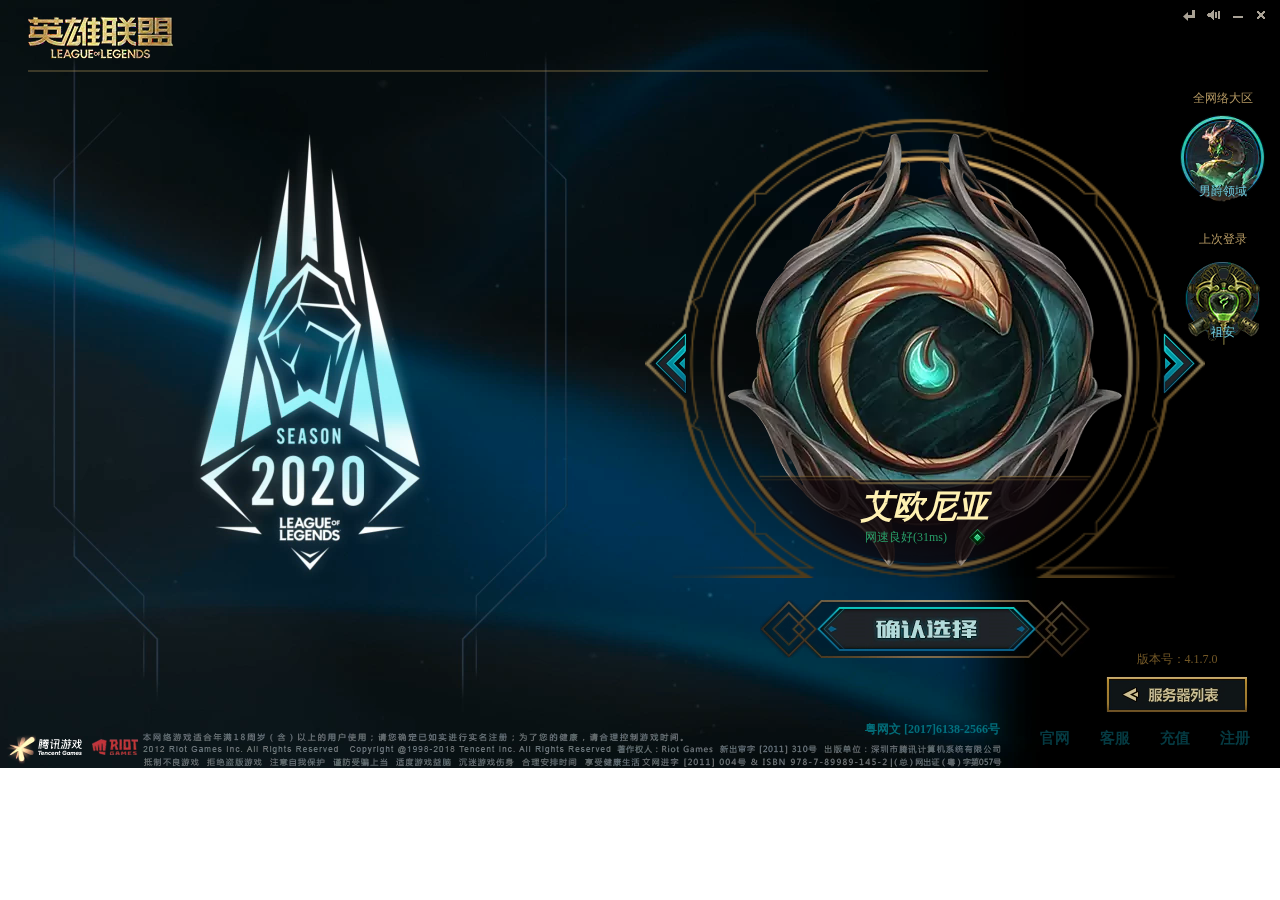
==== 英雄联盟客户端/server.html @ 3ba060fd "Add files via upload" ====
<!DOCTYPE html>
<html lang="en">
<head>
    <meta charset="UTF-8">
    <title>Title</title>
    <link rel="stylesheet" href="css/common.css">
    <link rel="stylesheet" href="css/server.css">
</head>
<body oncontextmenu="window.event.returnValue=false" onselectstart="return false" onpaste="return false" οndragstart="return false;" >
<div class="main">
    <!--音频-->
    <!--1.bgm音频-->
    <audio id="bgm" src="media/sound.mp3" autoplay loop></audio>
    <!--动态海报-->
    <video src="media/server_page.webm" autoplay loop></video>
    <!--mask-->
    <!--主页面左上角的中文logo-->
    <div class="logo_cn"></div>
    <div class="short_line"></div>
    <!--主页面右上角的工具条-->
    <ul class="tool">
        <li class="tool_back"></li>
        <li class="tool_voice"></li>
        <li class="tool_small"></li>
        <li class="tool_close"></li>
    </ul>
    <!--左侧服务器列表-->
    <div class="server_list">
        <ul class="dianxin">
            <li class="cur"><span>艾欧尼亚</span><i></i></li>
            <li><span>祖安</span><i></i></li>
            <li><span>诺克萨斯</span><i></i></li>
            <li><span>班德尔城</span><i></i></li>
            <li><span>皮尔特沃夫</span><i></i></li>
            <li><span>战争学院</span><i></i></li>
            <li><span>巨神峰</span><i></i></li>
            <li><span>雷瑟守备</span><i></i></li>
            <li><span>裁决之地</span><i></i></li>
            <li><span>黑色玫瑰</span><i></i></li>
            <li><span>暗影岛</span><i></i></li>
            <li><span>钢铁烈阳</span><i></i></li>
            <li><span>水晶之痕</span><i></i></li>
            <li><span>均衡教派</span><i></i></li>
            <li><span>影流</span><i></i></li>
            <li><span>守望之海</span><i></i></li>
            <li><span>征服之海</span><i></i></li>
            <li><span>卡拉曼达</span><i></i></li>
            <li><span>皮城警备</span><i></i></li>
        </ul>
        <ul class="wangtong">
            <li><span>比尔吉沃特</span><i></i></li>
            <li><span>德玛西亚</span><i></i></li>
            <li><span>弗雷尔卓德</span><i></i></li>
            <li><span>无畏先锋</span><i></i></li>
            <li><span>恕瑞玛</span><i></i></li>
            <li><span>扭曲丛林</span><i></i></li>
            <li><span>巨龙之巢</span><i></i></li>
        </ul>
        <ul class="other">
            <li><span>教育网专区</span><i></i></li>
        </ul>
        <ul class="quanwang">
            <li><span>男爵领域</span><i></i></li>
            <li><span>峡谷之巅</span><i></i></li>
        </ul>
    </div>
    <!--右侧服务器图标内容-->
    <div class="server_con">
        <div class="server_con_top">
            <ul class="serverIcon">
                <li class="cur"><img src="img/BIG_1001.png" alt=""></li>
                <li><img src="img/BIG_1002.png" alt=""></li>
                <li><img src="img/BIG_1003.png" alt=""></li>
                <li><img src="img/BIG_1004.png" alt=""></li>
                <li><img src="img/BIG_1005.png" alt=""></li>
                <li><img src="img/BIG_1006.png" alt=""></li>
                <li><img src="img/BIG_1007.png" alt=""></li>
                <li><img src="img/BIG_1008.png" alt=""></li>
                <li><img src="img/BIG_1009.png" alt=""></li>
                <li><img src="img/BIG_1010.png" alt=""></li>
                <li><img src="img/BIG_1011.png" alt=""></li>
                <li><img src="img/BIG_1012.png" alt=""></li>
                <li><img src="img/BIG_1013.png" alt=""></li>
                <li><img src="img/BIG_1014.png" alt=""></li>
                <li><img src="img/BIG_1015.png" alt=""></li>
                <li><img src="img/BIG_1016.png" alt=""></li>
                <li><img src="img/BIG_1017.png" alt=""></li>
                <li><img src="img/BIG_1018.png" alt=""></li>
                <li><img src="img/BIG_1019.png" alt=""></li>
                <li><img src="img/BIG_1020.png" alt=""></li>
                <li><img src="img/BIG_1021.png" alt=""></li>
                <li><img src="img/BIG_1022.png" alt=""></li>
                <li><img src="img/BIG_1023.png" alt=""></li>
                <li><img src="img/BIG_1024.png" alt=""></li>
                <li><img src="img/BIG_1025.png" alt=""></li>
                <li><img src="img/BIG_1026.png" alt=""></li>
                <li><img src="img/BIG_1027.png" alt=""></li>
                <li><img src="img/BIG_1028.png" alt=""></li>
                <li><img src="img/BIG_1029.png" alt=""></li>
            </ul>
            <div class="circleMask"></div>
            <div class="nameMask">
                <h1>艾欧尼亚</h1>
                <p><span>网速良好(31ms)</span><i></i></p>
            </div>
            <a class="toLeft" href="javascript:;"><i></i></a>
            <a class="toRight" href="javascript:;"><i></i></a>


        </div>
        <a class="server_con_bottom" href="javascript:;"><i></i></a>
    </div>
    <!--右上角全网大区和上次登录-->
    <div class="smallIcon">
        <div class="small_quanwang cur"><img src="img/SMALL_1028.png" alt=""><i></i><span>男爵领域</span></div>
        <div class="small_lastTime"><img src="img/SMALL_1002.png" alt=""><i></i><span>祖安</span></div>
    </div>
    <!--右下角服务器列表按钮-->
    <div class="moreServers"><i></i></div>



    <!--导航栏-->
    <ul class="bottomNav">
        <li><a href="#">官网</a></li>
        <li><a href="#">客服</a></li>
        <li><a href="#">充值</a></li>
        <li><a href="#">注册</a></li>
    </ul>
    <!--许可链接-->
    <a class="admin" href="#">粤网文 [2017]6138-2566号</a>
    <!--最下面的版权声明-->
    <div class="copyright"></div>
</div>

<script src="js/tools.js"></script>
</body>
</html>
---- 英雄联盟客户端/css/common.css ----
*{
    margin:0;
    padding:0;
}
ul,li{
    list-style: none;
}
a{
    text-decoration: none;
    color: #08535e;
}
i{
    display: block;
    width: 100%;
    height: 100%;
}
/*主体*/
.main{
    position: relative;
    width: 1280px;
    height: 768px;
    margin:0 auto;
    background: url(../upload/login_page.jpg) no-repeat;
}
/*动态海报*/
video{
    display: block;
    position: absolute;
    top: 0;
    left: 0;
    width: 1280px;
    height: 768px;
}
/*音频*/

/*主页面左上角的中文logo*/
.logo_cn{
    position: absolute;
    left: 28px;
    top: 16px;
    width: 148px;
    height: 44px;
    background: url("../upload/sprit1.png")no-repeat -138px -5px;
    z-index: 999;
}
.short_line{
    position: absolute;
    left:28px;
    top:70px;
    width:960px;
    height: 2px;
    background: url("../upload/shortLine.png")no-repeat ;
}
/*主页面右上角的工具条*/
.tool{
    position: absolute;
    right:5px;
    z-index: 999;
}

[class^="tool_"]{
    float: left;
    margin:10px 6px;
    width: 12px;
    height: 10px;
    background:url("../upload/sprit1.png")no-repeat -74px -2px;
    cursor: pointer;
    transition: opacity .2s linear;
    opacity: .7;
}

.tool_voice{
    width:14px;
}
[class^="tool_"]:hover{
    opacity: 1;
}
.tool_voice2{
    width:14px;
    background-position:-44px -2px;
}

.tool_small{
    background-position: -16px -3px;
}

.tool_close{
    background-position:  -17px -17px;
}
.tool_back{
    width: 12px;
    height: 11px;
    background: url("../upload/sprit1.png") no-repeat -12px -240px;
}
/*许可证明*/
.admin{
    display: block;
    position: absolute;
    right:280px;
    bottom:30px;
    font-size:12px;
    font-weight:600;
    color: #0393a2;
    opacity:0.7;
}
.admin:hover{
    opacity:1;
}
/*导航栏*/
.bottomNav{
    position: absolute;
    bottom:20px;
    right:30px;
    font-size:15px;
}
.bottomNav li{
    float: left;
    margin-left:30px;
    font-weight:600;
    opacity: 0.7;
    transition: all .3s;
}
.bottomNav li:hover{
    opacity:1;
}
/*最下面的版权声明*/
.copyright{
    position: absolute;
    left:0;
    bottom: 0;
    width: 1010px;
    height: 35px;
    background: url("../upload/copyright.png") no-repeat;
}
---- 英雄联盟客户端/css/server.css ----
/*左侧服务器列表*/
.server_list {
    position: absolute;
    left: -872px;
    top: 0;
    width: 872px;
    height: 725px;
    background: url("../upload/moreServersBg.png") no-repeat;
    opacity: 0;
}
/*设置li的统一样式*/
.server_list li {
    float: left;
    position: relative;
    width: 134px;
    height: 42px;
    margin:0 15px 8px 0;
    background: url("../upload/sprit1.png") no-repeat -353px -228px;
    cursor: pointer;
}
/*信号状态*/
.server_list li::before {
    content: "";
    position: absolute;
    top: 13px;
    left: 13px;
    width: 16px;
    height: 17px;
    background: url("../upload/sprit1.png") no-repeat -1px -401px;
    z-index: 10;
}
/*服务器名称*/
.server_list li span{
    position: absolute;
    left: 12px;
    top: 0;
    width: 122px;
    line-height: 42px;
    text-align: center;
    font-weight: 600;
    font-size: 15px;
    color: #c0b387;
    transition: all .2s;
    z-index: 999;
}
/*高亮背景*/
.server_list li i{
    position: absolute;
    top: 0;
    left: 0;
    background: url("../upload/sprit1.png") no-repeat -353px -285px;
    opacity: 0;
    transition: all .2s;
}
.server_list li:hover i{
    opacity: 1;
}
.server_list li:hover span{
    color: #fff1b2;
}
/*当前选中的服务器样式*/
.server_list .cur i{
    opacity: 1;
}
.server_list .cur span{
    color: #fff1b2;
}
/*服务器统一样式*/
.dianxin,
.wangtong,
.other,
.quanwang{
    position: absolute;
    width: 725px;
    left: 30px;
}
.dianxin::before,
.wangtong::before,
.other::before,
.quanwang::before{
    position: absolute;
    left: 5px;
    top: -22px;
    font-size:13px;
    font-weight:500;
    color: #9a9485;
}
/*电信服务器*/
.dianxin {
    top: 207px;
}
.dianxin::before{
    content: '电信';
}
/*网通服务器*/
.wangtong {
    top: 501px;
}
.wangtong::before{
    content: "网通";
}
/*其他服务器*/
.other{
    top: 646px;
}
.other::before{
    content: "其他";
}
/*全网服务器*/
.quanwang {
    top: 112px;
}
.quanwang::before{
    content: "全网络大区";
}
/*右侧服务器区域*/
/*容器*/
.server_con {
    position: absolute;
    left: 645px;
    top: 95px;
    width: 560px;
    height: 563px;
    /*background: #ff9999;*/
}
/*容器上部分的图标区域*/
.server_con_top {
    width: 100%;
    height: 90%;
    background: url("../upload/serverIconBg.png") no-repeat;
    background-size: 100% auto;
}
/*每一个图层*/
.serverIcon li{
    position: absolute;
    left: 57px;
    top: -19px;
    width: 450px;
    height: 550px;
    transform: scale(0.01);
    transition: scale .3s ease-in-out;
}
/*当前图层*/
.serverIcon li.cur{
    transform:scale(1);
    z-index: 2;
}
/*圆形遮罩*/
.circleMask{
    position: absolute;
    left: 80px;
    top: 68px;
    width: 400px;
    height: 400px;
    border-radius:50%;
    background: transparent;
    cursor: pointer;
    z-index: 3;
}
/*文字遮罩*/
.nameMask{
    position: absolute;
    left: 50%;
    top: 380px;
    transform: translateX(-50%);
    width: 334px;
    height: 88px;
    background: url("../upload/serverIconMask.png")no-repeat ;
    background-size:100% 100%;
    z-index: 999;
}
.nameMask h1{
    margin-top: 10px;
    font-style: italic;
    text-align: center;
    color: #fff1b2;
}
.nameMask p{
    display: flex;
    justify-content: space-between;
    margin: 0 auto;
    width:120px;
}
.nameMask span{
    font-size:12px;
    line-height:17px;
    color: #289f68;
}
.nameMask i{
    width: 16px;
    height: 17px;
    background: url("../upload/sprit1.png") no-repeat -1px -401px;
}
/*左右箭头*/
.toLeft{
    position: absolute;
    left: 10px;
    top: 238px;
    width:32px;
    height: 61px;
    background: url("../upload/sprit1.png") no-repeat -511px -234px ;
}
.toLeft i{
    background: url("../upload/sprit1.png") no-repeat -511px -301px ;
    opacity: 0;
    transition: opacity .2s;
}
.toLeft i:hover{
    opacity: 1;
}
.toRight{
    position: absolute;
    left: 518px;
    top: 238px;
    width:32px;
    height: 61px;
    background: url("../upload/sprit1.png") no-repeat -560px -234px ;
}
.toRight i{
    background: url("../upload/sprit1.png") no-repeat -560px -301px ;
    opacity: 0;
    transition: opacity .2s;
}
.toRight i:hover{
    opacity: 1;
}
/*容器下部分的按钮*/
.server_con_bottom {
    position: absolute;
    left: 50%;
    bottom: 0;
    transform: translateX(-50%);
    width: 330px;
    height: 58px;
    background: url("../upload/sprit1.png") no-repeat -3px -259px;
    -moz-user-select: none;
}
.server_con_bottom i {
    background: url("../upload/sprit1.png") no-repeat -3px -325px;
    opacity: 0;
    transition: opacity .3s;
}
.server_con_bottom i:hover {
    opacity: 1;
}

/*右上角小图标*/
.smallIcon{
    position: absolute;
    right: 15px;
    top: 115px;
    width: 85px;
    height: 220px;
}
.small_lastTime{
    margin-top: 56px;
}
/*图片居中*/
.smallIcon img{
    position: absolute;
    left: 50%;
    top: 50%;
    transform: translate(-50%,-50%);
    z-index: 2;
}
/*背景的共有样式*/
.small_quanwang,
.small_lastTime{
    position: relative;
    height: 85px;
    background: url("../upload/sprit1.png") no-repeat -515px -460px;
    cursor: pointer;
}
.smallIcon i{
    position: absolute;
    top: 0;
    left: 0;
    background: url("../upload/sprit1.png") no-repeat -515px -560px;
    transition: opacity .2s ease;
    opacity: 0;
}
.smallIcon img:hover+i{
    opacity: 1;
}
/*选中状态*/
.smallIcon .cur i {
    opacity: 1;
}
/*服务器名称样式*/
.smallIcon span{
    position: absolute;
    bottom:0;
    width:100%;
    text-align: center;
    color: #6cc7d9;
    font-size:12px;
    z-index: 3;
}
/*标题内容：：before*/
.small_quanwang::after,
.small_lastTime::after{
    content: '全网络大区';
    position: absolute;
    top: -25px;
    width:100%;
    text-align: center;
    color: #b49862;
    font-size:12px;
}
.small_lastTime::after{
    content: '上次登录';
}

/*服务器列表*/
.moreServers{
    position: absolute;
    right: 32px;
    bottom: 55px;
    width:142px;
    height: 37px;
    background: url("../upload/sprit1.png") no-repeat -425px -80px;
    cursor: pointer;
}
.moreServers i{
    background: url("../upload/sprit1.png") no-repeat -425px -117px;
    opacity: 0;
    transition: opacity .2s;
}
.moreServers i:hover,
.moreServers i:active{
    opacity: 1;
}
/*版本号*/
.moreServers::before{
    content: "版本号：4.1.7.0";
    position: absolute;
    top:-25px;
    width:100%;
    text-align: center;
    font-size:12px;
    color: #725726;
}
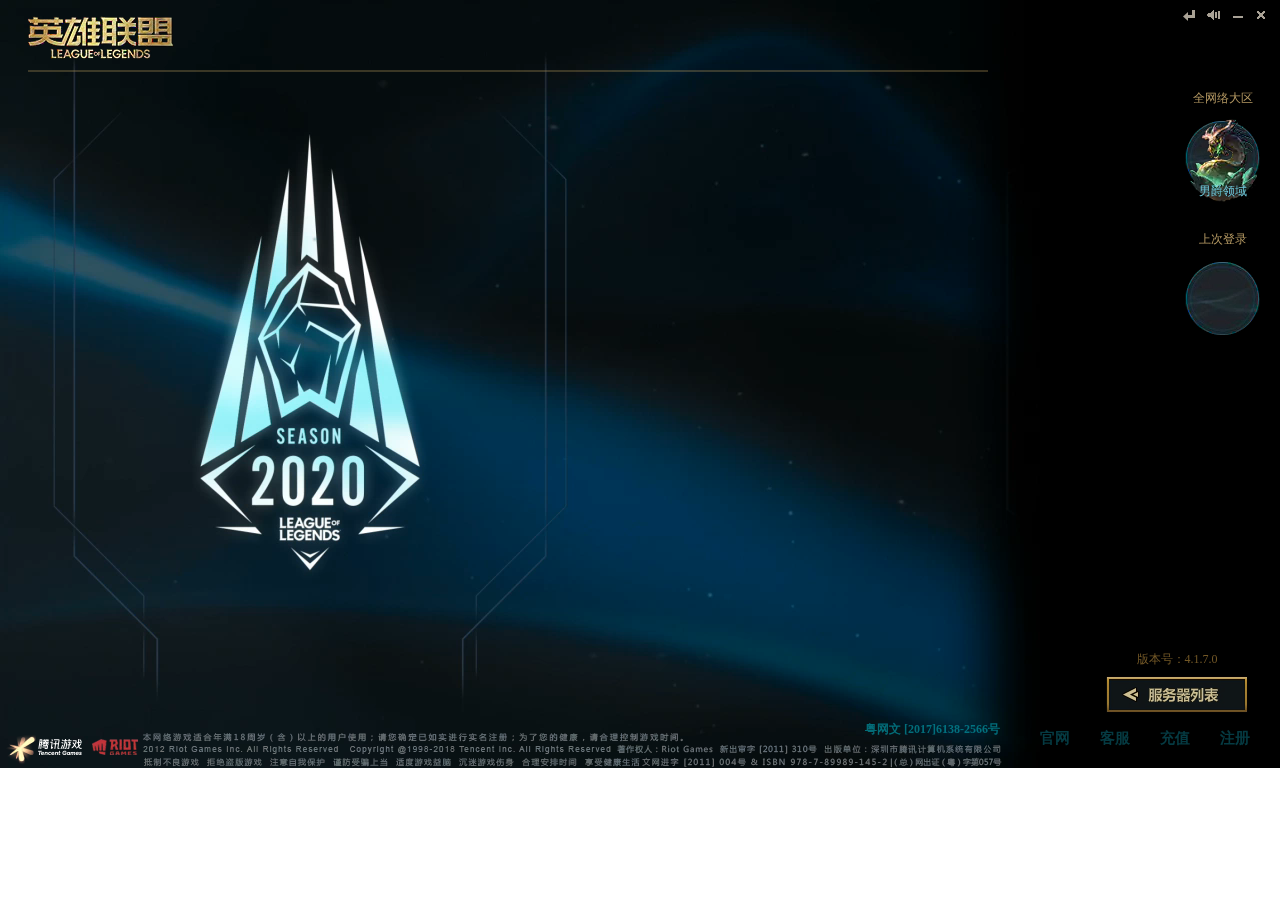
==== commit 275b744b: "Add files via upload" ====
--- a/英雄联盟客户端/server.html
+++ b/英雄联盟客户端/server.html
@@ -2,15 +2,21 @@
 <html lang="en">
 <head>
     <meta charset="UTF-8">
-    <title>Title</title>
+    <title>英雄联盟-选择服务器</title>
+    <link rel="shortcut icon" href="lol.ico" type="image/x-icon">
     <link rel="stylesheet" href="css/common.css">
     <link rel="stylesheet" href="css/server.css">
+
 </head>
 <body oncontextmenu="window.event.returnValue=false" onselectstart="return false" onpaste="return false" οndragstart="return false;" >
 <div class="main">
     <!--音频-->
     <!--1.bgm音频-->
     <audio id="bgm" src="media/sound.mp3" autoplay loop></audio>
+    <!--2.进入游戏音效-->
+    <audio id="enter" src="media/enterServer.mp3"></audio>
+    <!--3.选择服务器音效-->
+    <audio id="selectServer" src="media/selectServer.mp3"></audio>
     <!--动态海报-->
     <video src="media/server_page.webm" autoplay loop></video>
     <!--mask-->
@@ -100,25 +106,21 @@
             </ul>
             <div class="circleMask"></div>
             <div class="nameMask">
-                <h1>艾欧尼亚</h1>
+                <img src="img/name01.png" alt="">
                 <p><span>网速良好(31ms)</span><i></i></p>
             </div>
             <a class="toLeft" href="javascript:;"><i></i></a>
             <a class="toRight" href="javascript:;"><i></i></a>
-
-
         </div>
         <a class="server_con_bottom" href="javascript:;"><i></i></a>
     </div>
     <!--右上角全网大区和上次登录-->
     <div class="smallIcon">
-        <div class="small_quanwang cur"><img src="img/SMALL_1028.png" alt=""><i></i><span>男爵领域</span></div>
-        <div class="small_lastTime"><img src="img/SMALL_1002.png" alt=""><i></i><span>祖安</span></div>
+        <div class="small_quanwang"><img src="img/SMALL_1028.png" alt=""><i></i><span>男爵领域</span></div>
+        <div class="small_lastTime"><img src="" alt=""><i></i><span></span></div>
     </div>
     <!--右下角服务器列表按钮-->
     <div class="moreServers"><i></i></div>
-
-
 
     <!--导航栏-->
     <ul class="bottomNav">
@@ -132,7 +134,10 @@
     <!--最下面的版权声明-->
     <div class="copyright"></div>
 </div>
+<script src="js/startMove.js"></script>
+<script src="js/tools.js"></script>
+<script src="js/localStorage.js"></script>
+<script src="js/server.js"></script>
 
-<script src="js/tools.js"></script>
 </body>
 </html>--- a/英雄联盟客户端/css/server.css
+++ b/英雄联盟客户端/css/server.css
@@ -1,3 +1,14 @@
+/*动画组*/
+@keyframes listFadeIn {
+    0%{left:-872px;opacity:0}
+    50%{opacity:0.1}
+    100%{left: 0;opacity:1;}
+}
+@keyframes listFadeOut {
+    0%{left:0;opacity:1}
+    50%{opacity:0.1}
+    100%{left: -872px;opacity:0;}
+}
 /*左侧服务器列表*/
 .server_list {
     position: absolute;
@@ -7,6 +18,12 @@
     height: 725px;
     background: url("../upload/moreServersBg.png") no-repeat;
     opacity: 0;
+}
+.server_list.off{
+    animation: listFadeOut .3s linear forwards;
+}
+.server_list.show{
+    animation: listFadeIn .3s linear forwards;
 }
 /*设置li的统一样式*/
 .server_list li {
@@ -116,14 +133,22 @@
 /*右侧服务器区域*/
 /*容器*/
 .server_con {
+    /*widthh:560px;height:563px;*/
     position: absolute;
     left: 645px;
     top: 95px;
     width: 560px;
     height: 563px;
+    transform: scale(1.3);
+    opacity:0;
+    transition:all .2s;
     /*background: #ff9999;*/
 }
-/*容器上部分的图标区域*/
+.server_con.show{
+    transform: scale(1);
+    opacity:1;
+}
+    /*容器上部分的图标区域*/
 .server_con_top {
     width: 100%;
     height: 90%;
@@ -138,7 +163,7 @@
     width: 450px;
     height: 550px;
     transform: scale(0.01);
-    transition: scale .3s ease-in-out;
+    transition: transform .15s ease-in-out;
 }
 /*当前图层*/
 .serverIcon li.cur{
@@ -169,11 +194,10 @@
     background-size:100% 100%;
     z-index: 999;
 }
-.nameMask h1{
-    margin-top: 10px;
-    font-style: italic;
-    text-align: center;
-    color: #fff1b2;
+
+.nameMask img{
+    width: 200px;
+    margin: 5px 0 0 67px;
 }
 .nameMask p{
     display: flex;
@@ -233,7 +257,8 @@
     width: 330px;
     height: 58px;
     background: url("../upload/sprit1.png") no-repeat -3px -259px;
-    -moz-user-select: none;
+    user-select: none;
+    z-index: 999;
 }
 .server_con_bottom i {
     background: url("../upload/sprit1.png") no-repeat -3px -325px;
@@ -344,4 +369,3 @@
 
 
 
-
